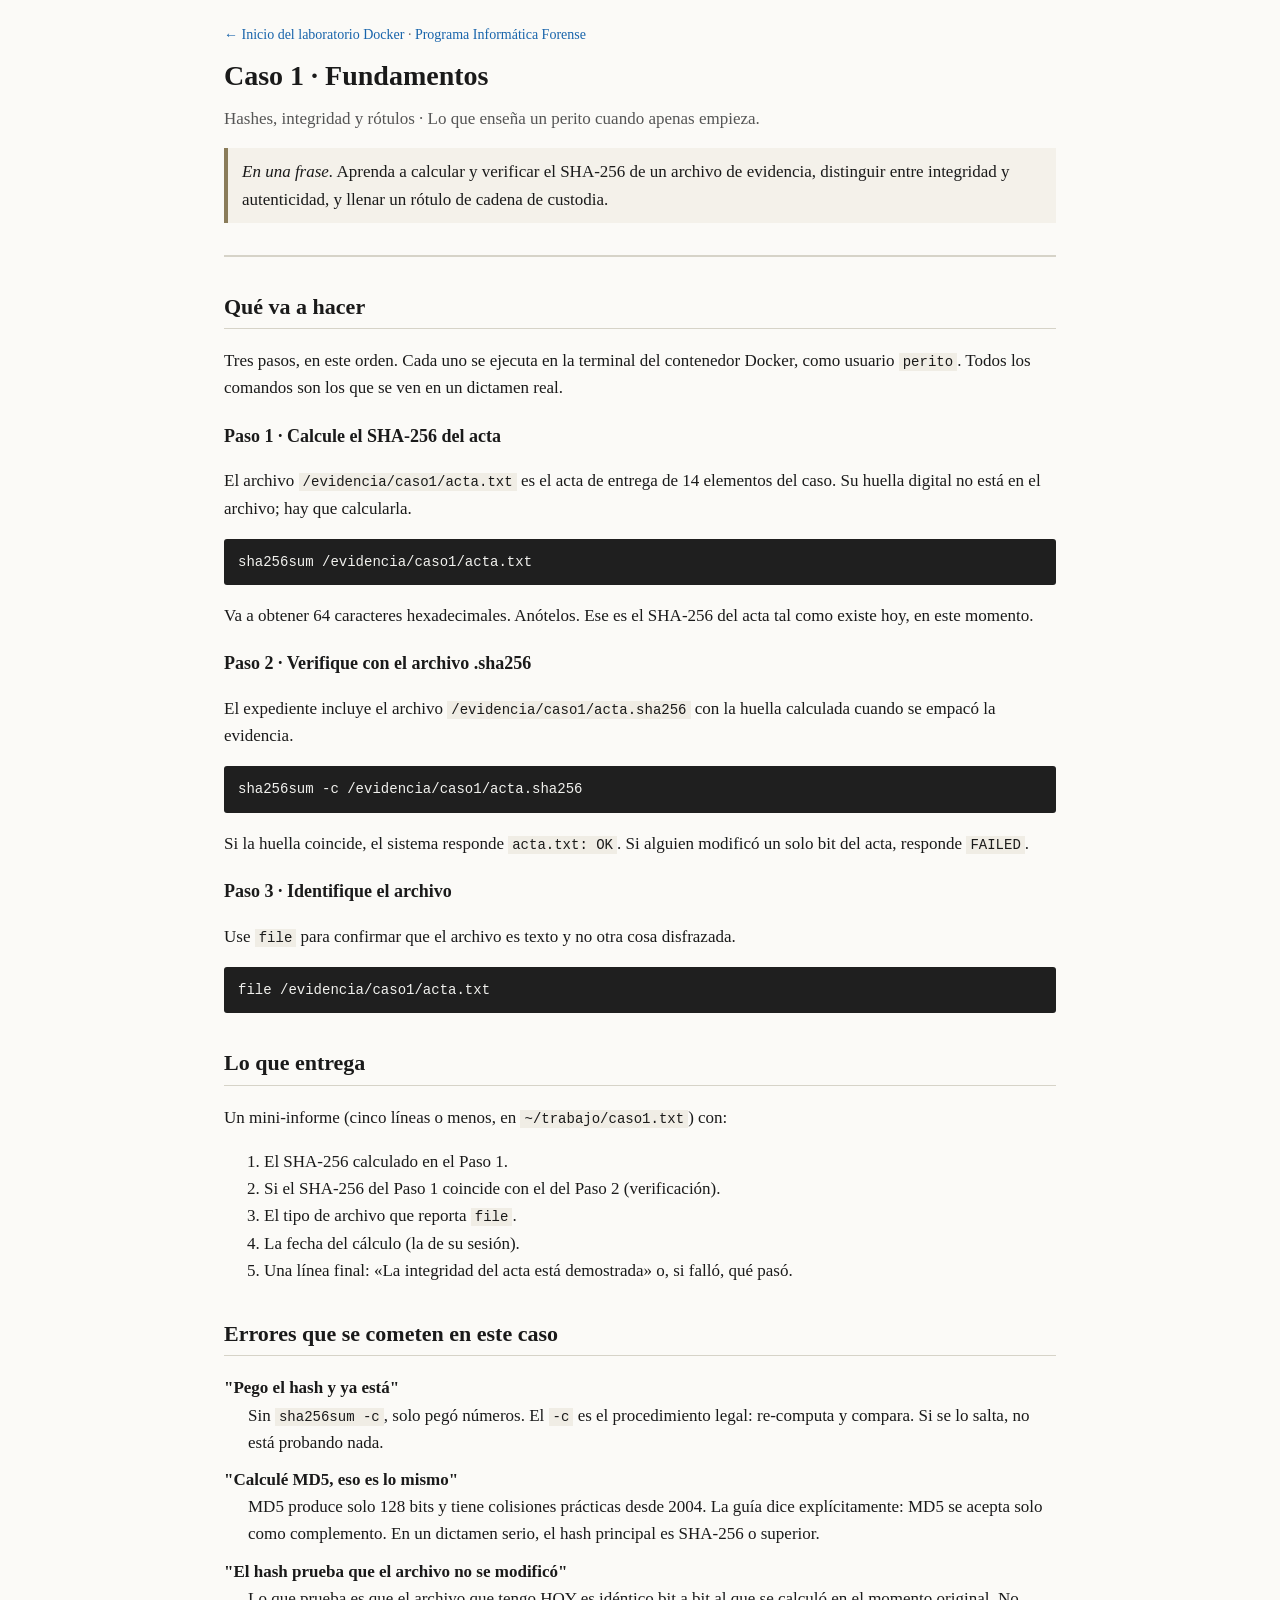
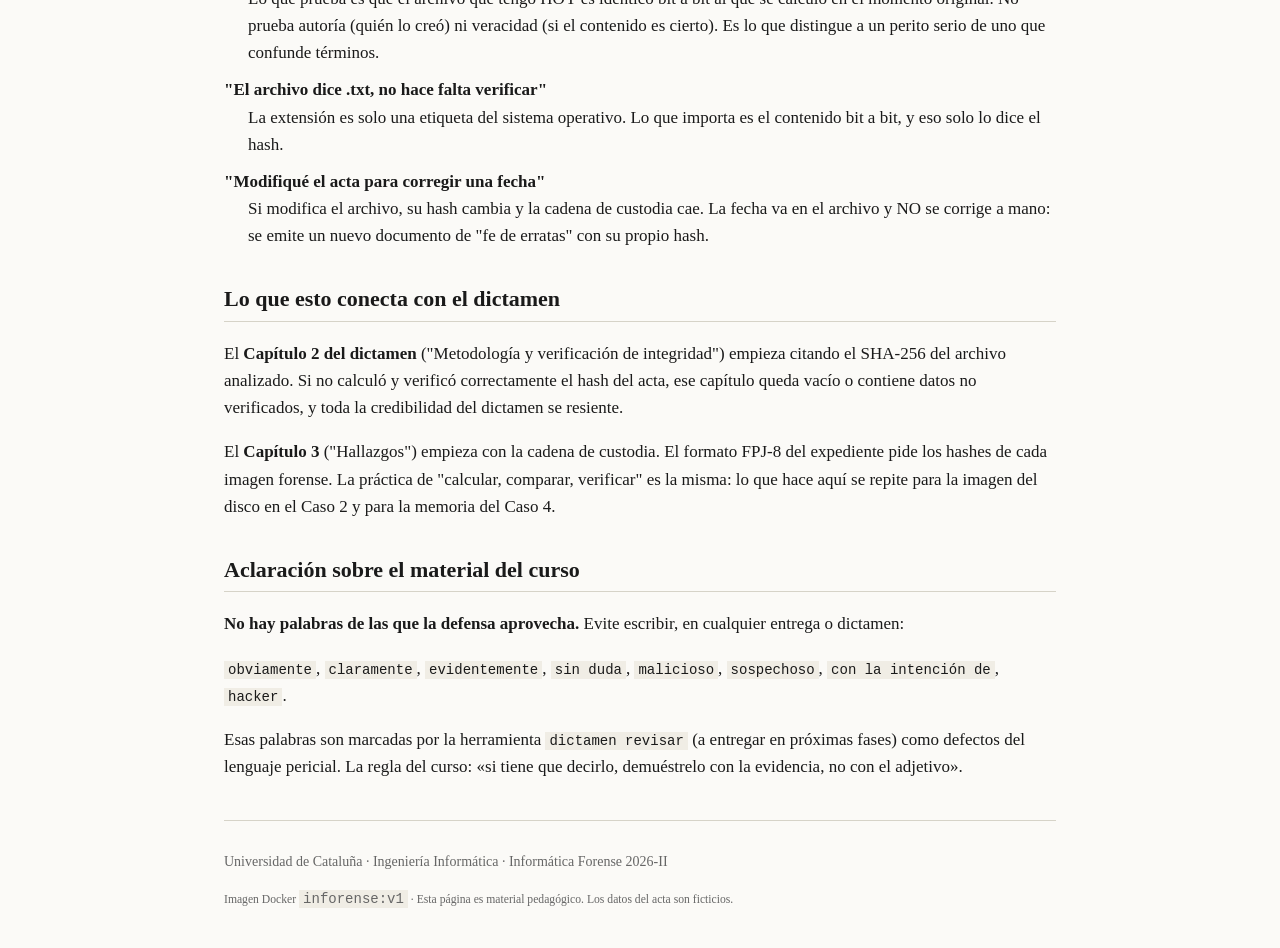
==== docker/caso1.html @ 2b76d8ad "Agrega portal del Laboratorio Docker (Caso 1) Material pedagogico complementario al material existen" ====
<!DOCTYPE html>
<html lang="es">
<head>
<meta charset="UTF-8">
<meta name="viewport" content="width=device-width,initial-scale=1">
<title>Caso 1 · Fundamentos · Informática Forense UdeCataluña</title>
<link rel="stylesheet" href="style.css">
</head>
<body>
<header>
<p class="miga"><a href="index.html">← Inicio del laboratorio Docker</a> · <a href="../index.html">Programa Informática Forense</a></p>
<h1>Caso 1 · Fundamentos</h1>
<p class="subtitulo">Hashes, integridad y rótulos · Lo que enseña un perito cuando apenas empieza.</p>
<p class="frase"><em>En una frase.</em> Aprenda a calcular y verificar el SHA-256 de un archivo de evidencia, distinguir entre integridad y autenticidad, y llenar un rótulo de cadena de custodia.</p>
</header>

<main>
<section>
<h2>Qué va a hacer</h2>
<p>Tres pasos, en este orden. Cada uno se ejecuta en la terminal del contenedor Docker, como usuario <code>perito</code>. Todos los comandos son los que se ven en un dictamen real.</p>

<h3>Paso 1 · Calcule el SHA-256 del acta</h3>
<p>El archivo <code>/evidencia/caso1/acta.txt</code> es el acta de entrega de 14 elementos del caso. Su huella digital no está en el archivo; hay que calcularla.</p>
<pre><code>sha256sum /evidencia/caso1/acta.txt</code></pre>
<p>Va a obtener 64 caracteres hexadecimales. Anótelos. Ese es el SHA-256 del acta tal como existe hoy, en este momento.</p>

<h3>Paso 2 · Verifique con el archivo .sha256</h3>
<p>El expediente incluye el archivo <code>/evidencia/caso1/acta.sha256</code> con la huella calculada cuando se empacó la evidencia.</p>
<pre><code>sha256sum -c /evidencia/caso1/acta.sha256</code></pre>
<p>Si la huella coincide, el sistema responde <code>acta.txt: OK</code>. Si alguien modificó un solo bit del acta, responde <code>FAILED</code>.</p>

<h3>Paso 3 · Identifique el archivo</h3>
<p>Use <code>file</code> para confirmar que el archivo es texto y no otra cosa disfrazada.</p>
<pre><code>file /evidencia/caso1/acta.txt</code></pre>
</section>

<section>
<h2>Lo que entrega</h2>
<p>Un mini-informe (cinco líneas o menos, en <code>~/trabajo/caso1.txt</code>) con:</p>
<ol>
<li>El SHA-256 calculado en el Paso 1.</li>
<li>Si el SHA-256 del Paso 1 coincide con el del Paso 2 (verificación).</li>
<li>El tipo de archivo que reporta <code>file</code>.</li>
<li>La fecha del cálculo (la de su sesión).</li>
<li>Una línea final: «La integridad del acta está demostrada» o, si falló, qué pasó.</li>
</ol>
</section>

<section>
<h2>Errores que se cometen en este caso</h2>
<dl>
<dt>"Pego el hash y ya está"</dt>
<dd>Sin <code>sha256sum -c</code>, solo pegó números. El <code>-c</code> es el procedimiento legal: re-computa y compara. Si se lo salta, no está probando nada.</dd>

<dt>"Calculé MD5, eso es lo mismo"</dt>
<dd>MD5 produce solo 128 bits y tiene colisiones prácticas desde 2004. La guía dice explícitamente: MD5 se acepta solo como complemento. En un dictamen serio, el hash principal es SHA-256 o superior.</dd>

<dt>"El hash prueba que el archivo no se modificó"</dt>
<dd>Lo que prueba es que el archivo que tengo HOY es idéntico bit a bit al que se calculó en el momento original. No prueba autoría (quién lo creó) ni veracidad (si el contenido es cierto). Es lo que distingue a un perito serio de uno que confunde términos.</dd>

<dt>"El archivo dice .txt, no hace falta verificar"</dt>
<dd>La extensión es solo una etiqueta del sistema operativo. Lo que importa es el contenido bit a bit, y eso solo lo dice el hash.</dd>

<dt>"Modifiqué el acta para corregir una fecha"</dt>
<dd>Si modifica el archivo, su hash cambia y la cadena de custodia cae. La fecha va en el archivo y NO se corrige a mano: se emite un nuevo documento de "fe de erratas" con su propio hash.</dd>
</dl>
</section>

<section>
<h2>Lo que esto conecta con el dictamen</h2>
<p>El <strong>Capítulo 2 del dictamen</strong> ("Metodología y verificación de integridad") empieza citando el SHA-256 del archivo analizado. Si no calculó y verificó correctamente el hash del acta, ese capítulo queda vacío o contiene datos no verificados, y toda la credibilidad del dictamen se resiente.</p>
<p>El <strong>Capítulo 3</strong> ("Hallazgos") empieza con la cadena de custodia. El formato FPJ-8 del expediente pide los hashes de cada imagen forense. La práctica de "calcular, comparar, verificar" es la misma: lo que hace aquí se repite para la imagen del disco en el Caso 2 y para la memoria del Caso 4.</p>
</section>

<section>
<h2>Aclaración sobre el material del curso</h2>
<p><strong>No hay palabras de las que la defensa aprovecha.</strong> Evite escribir, en cualquier entrega o dictamen:</p>
<p><code>obviamente</code>, <code>claramente</code>, <code>evidentemente</code>, <code>sin duda</code>, <code>malicioso</code>, <code>sospechoso</code>, <code>con la intención de</code>, <code>hacker</code>.</p>
<p>Esas palabras son marcadas por la herramienta <code>dictamen revisar</code> (a entregar en próximas fases) como defectos del lenguaje pericial. La regla del curso: «si tiene que decirlo, demuéstrelo con la evidencia, no con el adjetivo».</p>
</section>
</main>

<footer>
<p>Universidad de Cataluña · Ingeniería Informática · Informática Forense 2026-II</p>
<p><small>Imagen Docker <code>inforense:v1</code> · Esta página es material pedagógico. Los datos del acta son ficticios.</small></p>
</footer>
</body>
</html>
---- docker/style.css ----
/* Portal del Laboratorio de Informática Forense · inforense:v1
   Estilo sobrio, accesible, mobile-friendly. */

:root {
  --color-fondo: #fbfaf7;
  --color-texto: #1a1a1a;
  --color-enlace: #1864ab;
  --color-borde: #d6d3c8;
  --color-aviso: #fff3cd;
  --color-listo: #d4edda;
  --color-proximo: #f1f1ee;
  --tipografia: Georgia, "Times New Roman", serif;
  --mono: "Courier New", Courier, monospace;
}

* {
  box-sizing: border-box;
}

body {
  font-family: var(--tipografia);
  font-size: 17px;
  line-height: 1.6;
  color: var(--color-texto);
  background: var(--color-fondo);
  margin: 0 auto;
  max-width: 880px;
  padding: 24px;
}

header {
  border-bottom: 2px solid var(--color-borde);
  padding-bottom: 16px;
  margin-bottom: 24px;
}

h1 {
  font-size: 28px;
  margin: 0 0 6px 0;
}

h2 {
  font-size: 22px;
  border-bottom: 1px solid var(--color-borde);
  padding-bottom: 4px;
  margin-top: 32px;
}

h3 {
  font-size: 18px;
  margin-top: 20px;
  margin-bottom: 6px;
}

.subtitulo {
  color: #555;
  font-size: 17px;
  margin: 4px 0 12px 0;
}

.frase {
  background: #f4f1ea;
  padding: 10px 14px;
  border-left: 4px solid #8a7c5a;
  margin: 16px 0;
}

.alerta {
  background: var(--color-aviso);
  border-left: 4px solid #f0ad4e;
  padding: 10px 14px;
  margin: 16px 0;
  font-size: 14px;
}

.miga {
  font-size: 14px;
  color: #666;
  margin: 0 0 8px 0;
}

code {
  font-family: var(--mono);
  background: #f0ede5;
  padding: 1px 4px;
  font-size: 14px;
}

pre {
  background: #1f1f1f;
  color: #f1f1ee;
  padding: 12px 14px;
  overflow-x: auto;
  font-family: var(--mono);
  font-size: 14px;
  border-radius: 3px;
}

pre code {
  background: transparent;
  color: inherit;
  padding: 0;
}

a {
  color: var(--color-enlace);
  text-decoration: none;
  border-bottom: 1px solid transparent;
}

a:hover {
  border-bottom-color: var(--color-enlace);
}

table {
  width: 100%;
  border-collapse: collapse;
  margin: 12px 0;
}

th, td {
  border: 1px solid var(--color-borde);
  padding: 8px 10px;
  text-align: left;
}

th {
  background: #f0ede5;
  font-weight: bold;
}

.estado {
  padding: 2px 8px;
  font-size: 12px;
  font-family: var(--mono);
  border-radius: 3px;
  display: inline-block;
}

.estado.listo {
  background: var(--color-listo);
  color: #155724;
}

.estado.proximo {
  background: var(--color-proximo);
  color: #666;
}

dl {
  margin: 12px 0;
}

dt {
  font-weight: bold;
  margin-top: 10px;
}

dd {
  margin-left: 24px;
}

footer {
  margin-top: 40px;
  padding-top: 16px;
  border-top: 1px solid var(--color-borde);
  color: #666;
  font-size: 14px;
}
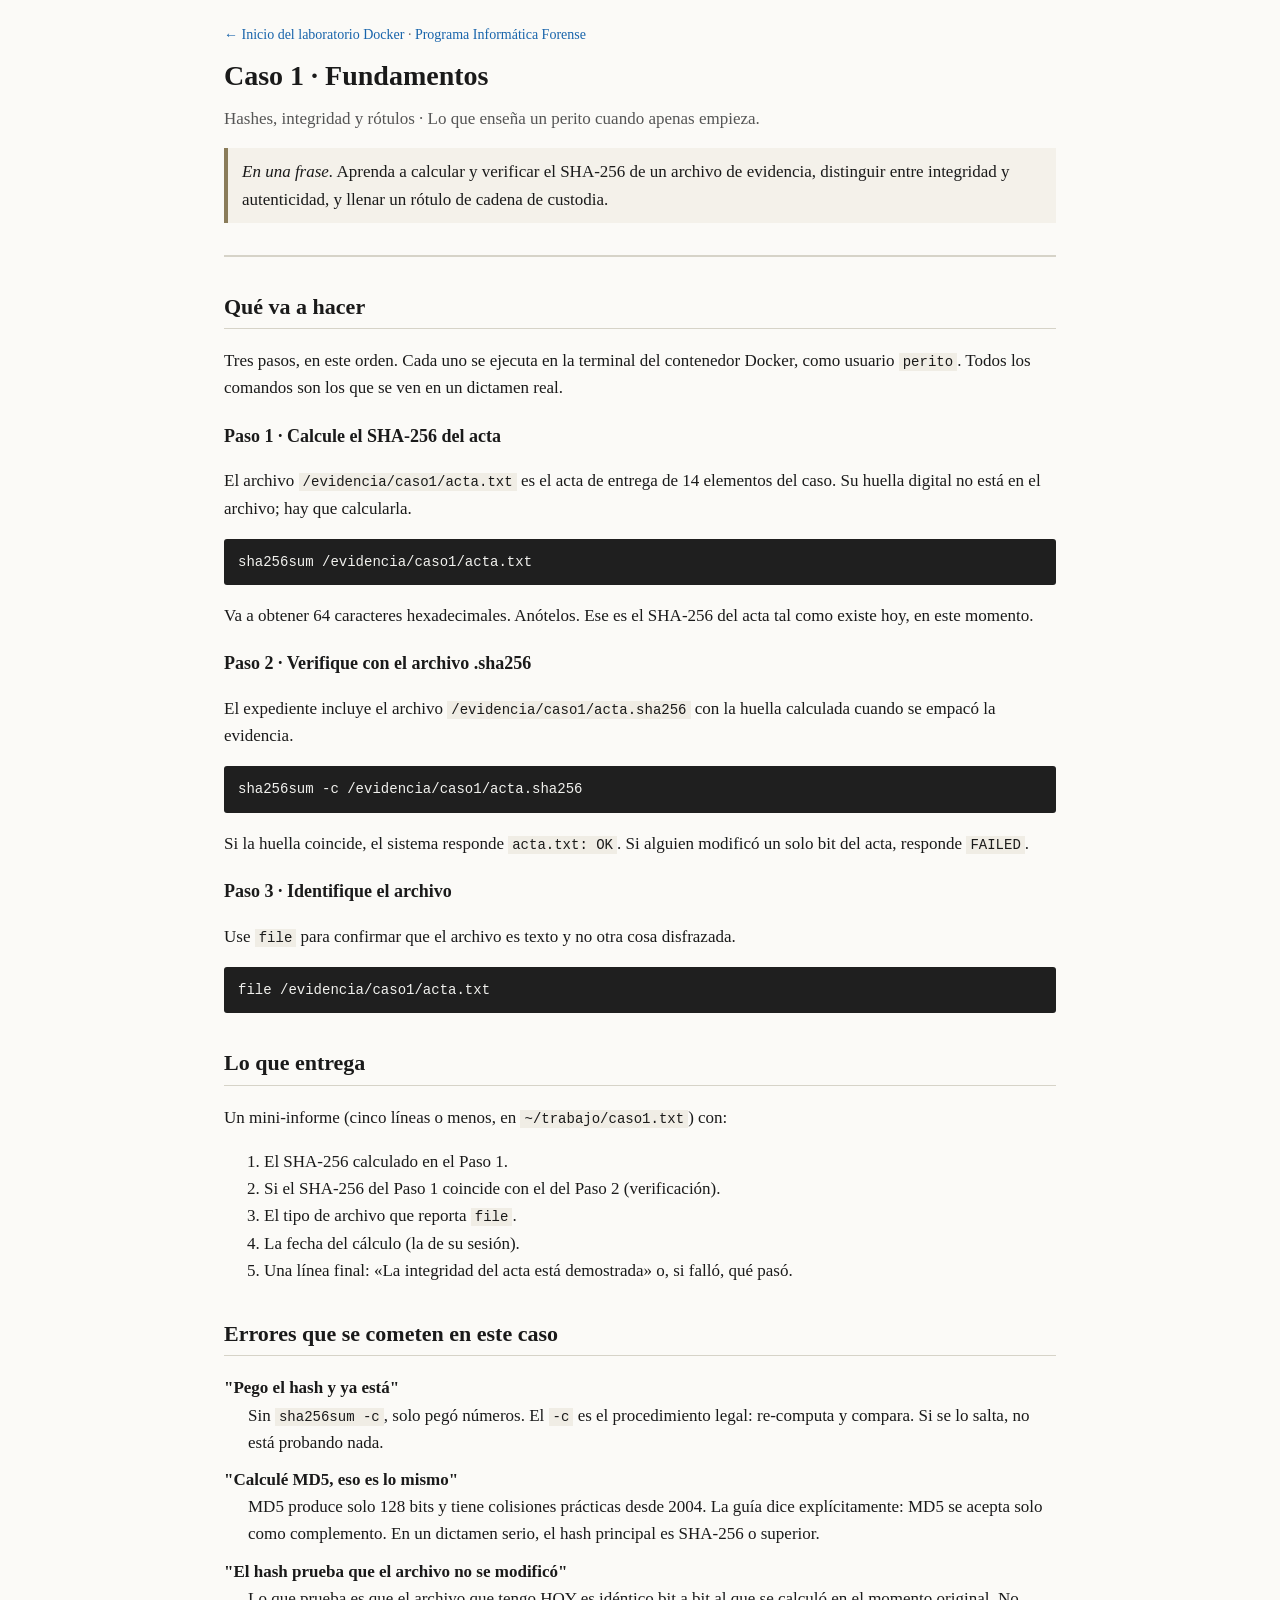
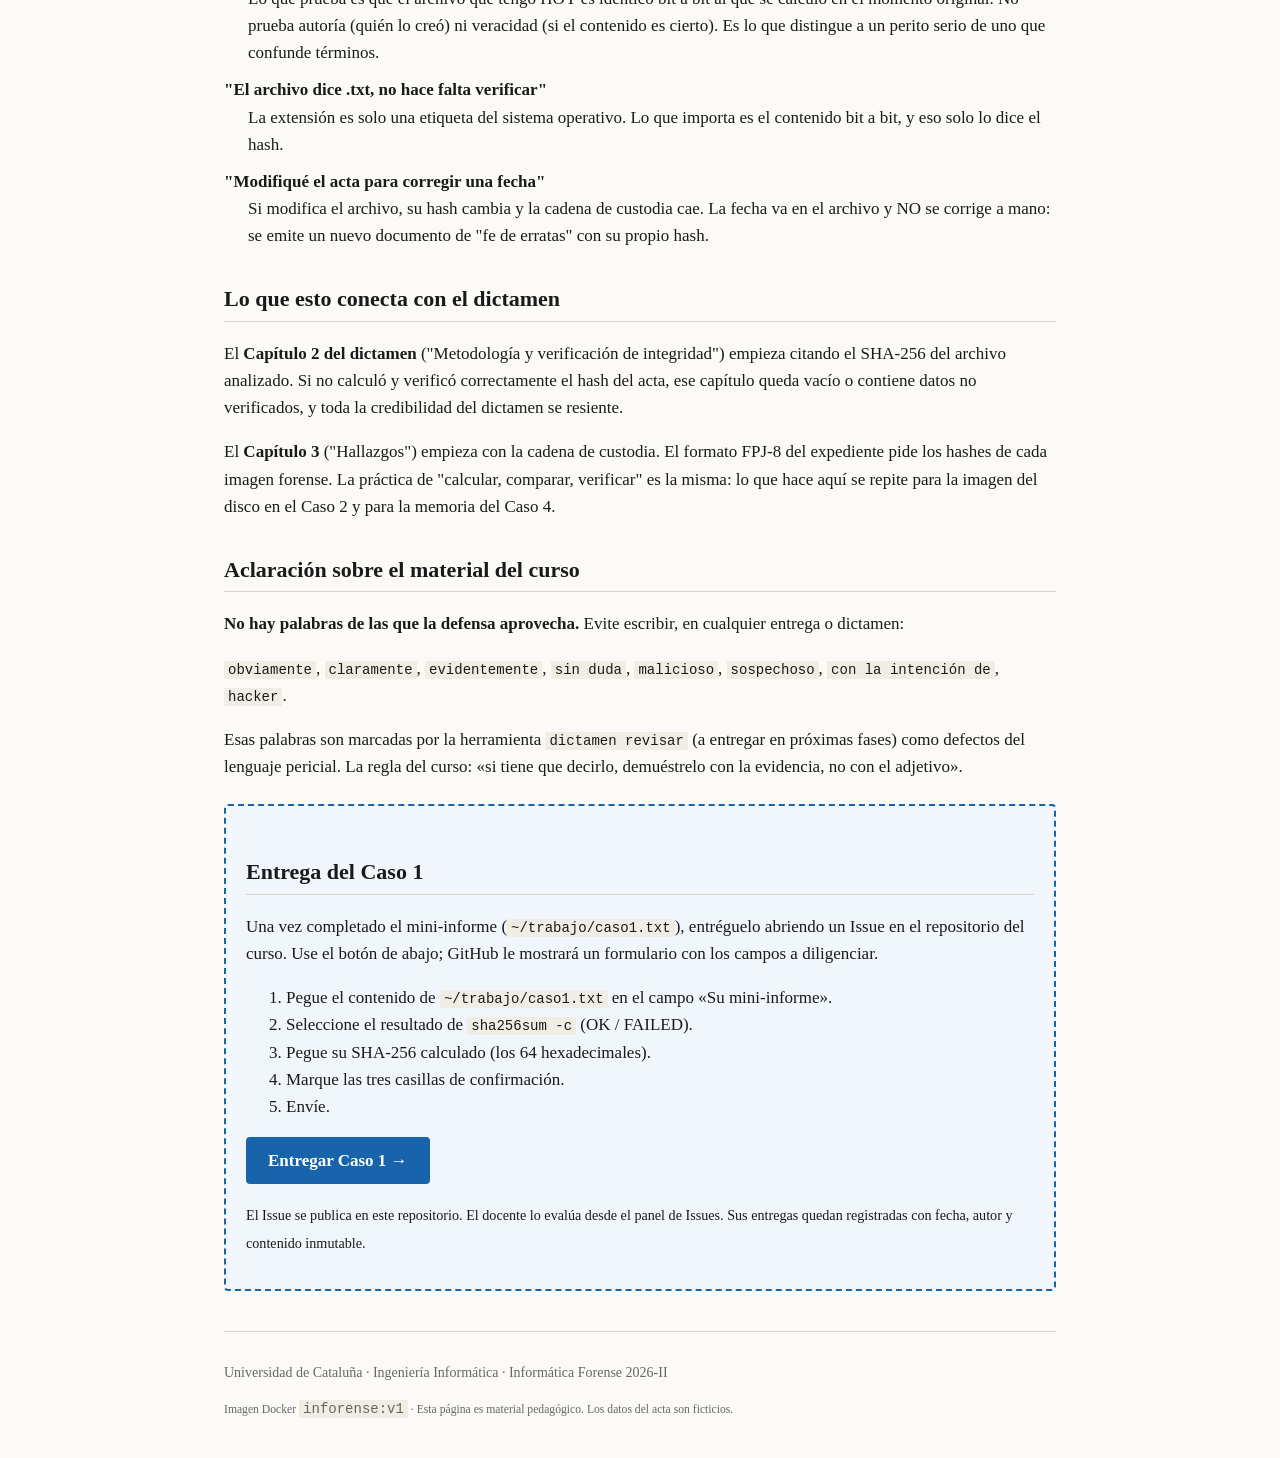
==== commit d3aedbb5: "Sistema de entregas del Caso 1 via Issues - Plantilla Issue estructurada (caso1.yml) con 9 campos:  " ====
--- a/docker/caso1.html
+++ b/docker/caso1.html
@@ -78,6 +78,22 @@
 <p><code>obviamente</code>, <code>claramente</code>, <code>evidentemente</code>, <code>sin duda</code>, <code>malicioso</code>, <code>sospechoso</code>, <code>con la intención de</code>, <code>hacker</code>.</p>
 <p>Esas palabras son marcadas por la herramienta <code>dictamen revisar</code> (a entregar en próximas fases) como defectos del lenguaje pericial. La regla del curso: «si tiene que decirlo, demuéstrelo con la evidencia, no con el adjetivo».</p>
 </section>
+
+<section class="entrega">
+<h2>Entrega del Caso 1</h2>
+<p>Una vez completado el mini-informe (<code>~/trabajo/caso1.txt</code>), entréguelo abriendo un Issue en el repositorio del curso. Use el botón de abajo; GitHub le mostrará un formulario con los campos a diligenciar.</p>
+<ol>
+<li>Pegue el contenido de <code>~/trabajo/caso1.txt</code> en el campo «Su mini-informe».</li>
+<li>Seleccione el resultado de <code>sha256sum -c</code> (OK / FAILED).</li>
+<li>Pegue su SHA-256 calculado (los 64 hexadecimales).</li>
+<li>Marque las tres casillas de confirmación.</li>
+<li>Envíe.</li>
+</ol>
+<p class="boton-entrega-wrap">
+  <a class="boton-entrega" href="https://github.com/Fabig76/Informatica-forense/issues/new?template=caso1.yml&labels=entrega,caso-1">Entregar Caso 1 →</a>
+</p>
+<p><small>El Issue se publica en este repositorio. El docente lo evalúa desde el panel de Issues. Sus entregas quedan registradas con fecha, autor y contenido inmutable.</small></p>
+</section>
 </main>
 
 <footer>
--- a/docker/style.css
+++ b/docker/style.css
@@ -147,6 +147,40 @@
   color: #666;
 }
 
+section.entrega {
+  border: 2px dashed #1864ab;
+  background: #f0f6fb;
+  padding: 16px 20px;
+  margin: 24px 0;
+  border-radius: 4px;
+}
+
+.boton-entrega-wrap {
+  margin: 16px 0 8px 0;
+}
+
+.boton-entrega {
+  display: inline-block;
+  background: #1864ab;
+  color: white;
+  padding: 10px 22px;
+  border-radius: 4px;
+  font-size: 17px;
+  font-weight: bold;
+  text-decoration: none;
+  border: none;
+}
+
+.boton-entrega:hover {
+  background: #0e4778;
+  color: white;
+  border: none;
+}
+
+.boton-entrega:visited {
+  color: white;
+}
+
 dl {
   margin: 12px 0;
 }
